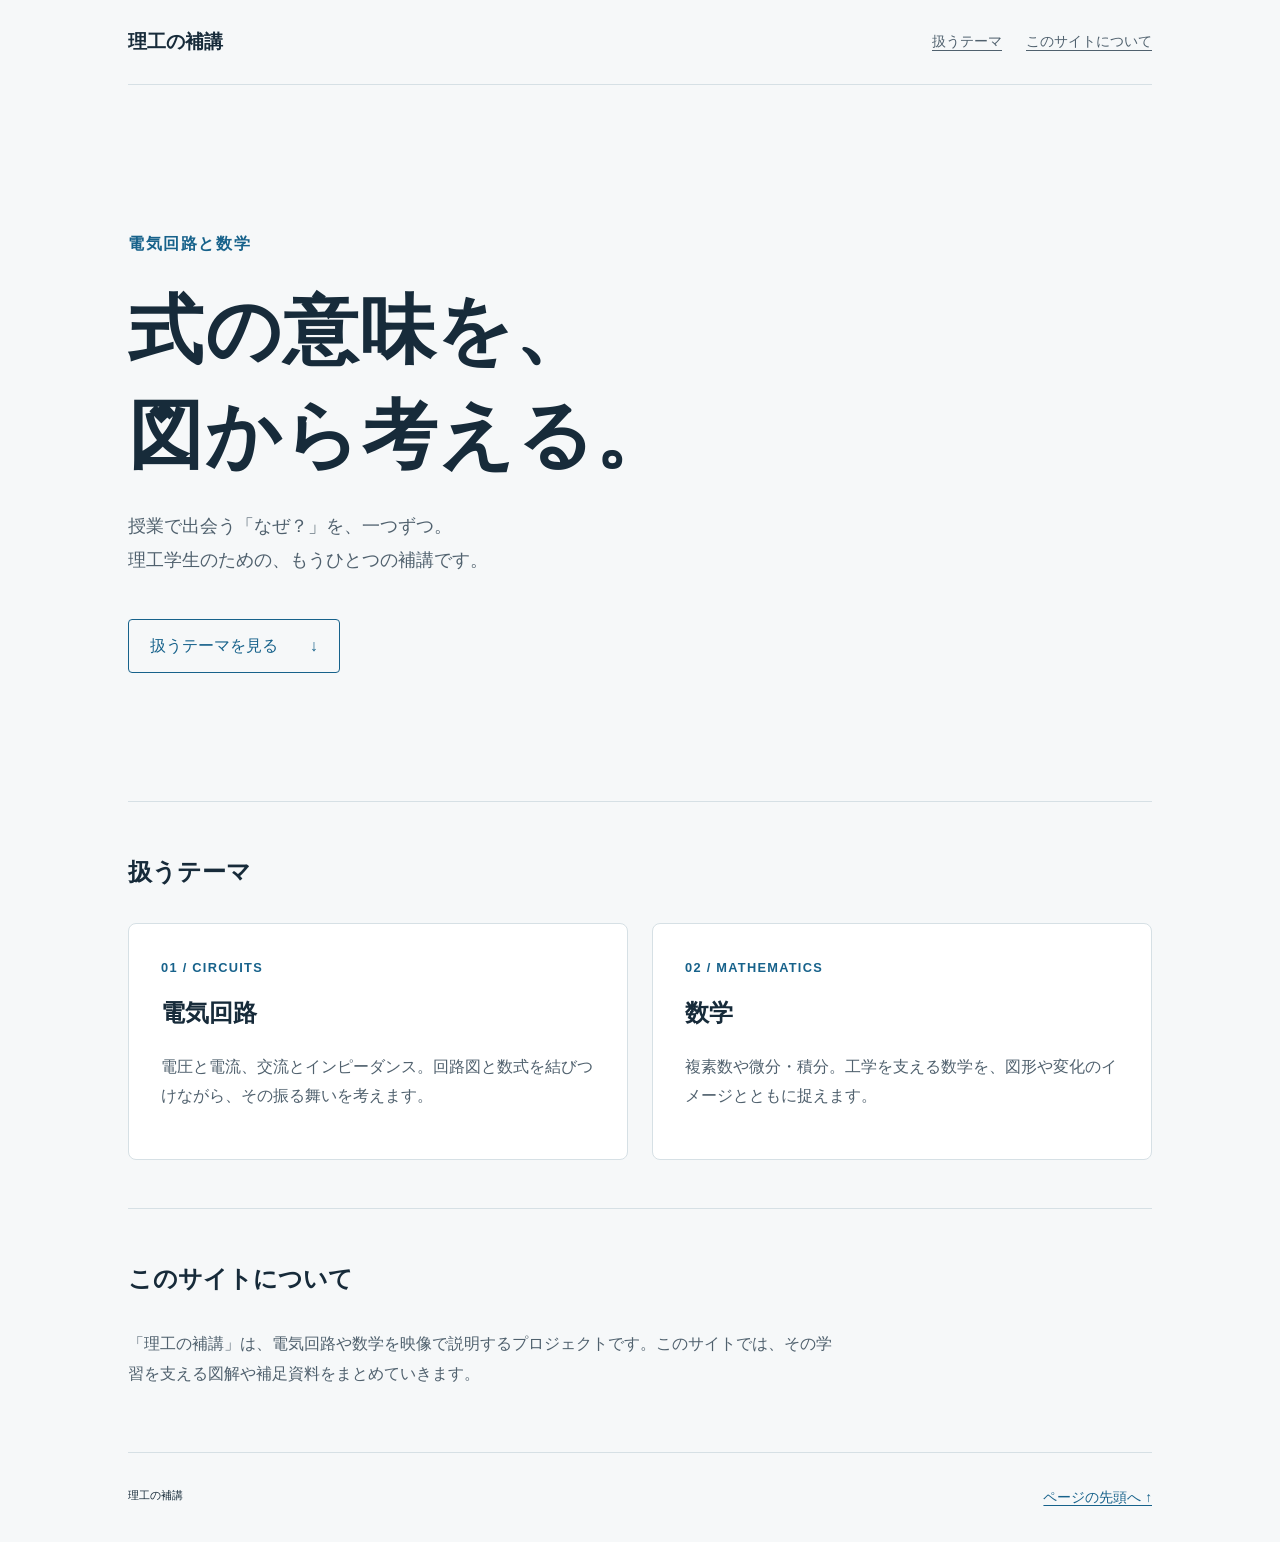
==== public/index.html @ 7a62a444 "Add static GitHub Pages site" ====
<!doctype html>
<html lang="ja">
  <head>
    <meta charset="utf-8">
    <meta name="viewport" content="width=device-width, initial-scale=1">
    <meta name="description" content="理工の補講 — 電気回路と数学を、図と式から考える。理工学生のための学習サイトです。">
    <title>理工の補講 | 電気回路と数学</title>
    <link rel="stylesheet" href="./assets/style.css">
  </head>
  <body>
    <a class="skip-link" href="#main">本文へ移動</a>
    <header class="site-header wrap">
      <a class="brand" href="./">理工の補講</a>
      <nav aria-label="メインナビゲーション">
        <a href="#topics">扱うテーマ</a>
        <a href="#about">このサイトについて</a>
      </nav>
    </header>
    <main id="main" class="wrap">
      <section class="hero" aria-labelledby="title">
        <p class="eyebrow">電気回路と数学</p>
        <h1 id="title">式の意味を、<br>図から考える。</h1>
        <p class="lead">授業で出会う「なぜ？」を、一つずつ。<br>理工学生のための、もうひとつの補講です。</p>
        <a class="button" href="#topics">扱うテーマを見る <span aria-hidden="true">↓</span></a>
      </section>
      <section id="topics" class="section" aria-labelledby="topics-title">
        <h2 id="topics-title">扱うテーマ</h2>
        <div class="topics">
          <article class="topic">
            <p class="number" aria-hidden="true">01 / CIRCUITS</p>
            <h3>電気回路</h3>
            <p>電圧と電流、交流とインピーダンス。回路図と数式を結びつけながら、その振る舞いを考えます。</p>
          </article>
          <article class="topic">
            <p class="number" aria-hidden="true">02 / MATHEMATICS</p>
            <h3>数学</h3>
            <p>複素数や微分・積分。工学を支える数学を、図形や変化のイメージとともに捉えます。</p>
          </article>
        </div>
      </section>
      <section id="about" class="section about" aria-labelledby="about-title">
        <h2 id="about-title">このサイトについて</h2>
        <p>「理工の補講」は、電気回路や数学を映像で説明するプロジェクトです。このサイトでは、その学習を支える図解や補足資料をまとめていきます。</p>
      </section>
    </main>
    <footer class="wrap site-footer"><small>理工の補講</small><a href="#title">ページの先頭へ ↑</a></footer>
  </body>
</html>
---- public/assets/style.css ----
:root {
  color-scheme: light;
  --ink: #172b3a;
  --muted: #50616e;
  --accent: #17628b;
  --line: #d6e0e5;
  font-family: "Noto Sans JP", "Hiragino Kaku Gothic ProN", "Yu Gothic", sans-serif;
  color: var(--ink);
  background: #f6f8f9;
  line-height: 1.85;
}
* { box-sizing: border-box; }
body { margin: 0; }
a { color: var(--accent); text-underline-offset: .25em; }
a:focus-visible { outline: 3px solid var(--accent); outline-offset: 5px; }
.wrap { width: min(100% - 3rem, 64rem); margin-inline: auto; }
.skip-link { position: absolute; top: .5rem; left: .5rem; padding: .5rem 1rem; background: white; transform: translateY(-200%); }
.skip-link:focus { transform: translateY(0); }
.site-header { display: flex; align-items: center; justify-content: space-between; gap: 1rem; padding-block: 1.5rem; border-bottom: 1px solid var(--line); }
.brand { font-size: 1.2rem; font-weight: 800; color: var(--ink); text-decoration: none; white-space: nowrap; }
nav { display: flex; flex-wrap: wrap; gap: .5rem 1.5rem; font-size: .9rem; }
nav a { color: var(--muted); }
.hero { padding-block: clamp(4rem, 10vw, 8rem); }
.eyebrow, .number { color: var(--accent); font-weight: 700; letter-spacing: .1em; }
h1 { font-size: clamp(2.4rem, 6.5vw, 4.7rem); line-height: 1.4; letter-spacing: .02em; margin: 1.25rem 0; }
.lead { font-size: clamp(1rem, 2vw, 1.15rem); color: var(--muted); }
.button { display: inline-flex; gap: 2rem; margin-top: 1.5rem; padding: .7rem 1.3rem; border: 1px solid var(--accent); border-radius: .25rem; text-decoration: none; }
.button:hover { background: #e8f0f5; }
.section { padding-block: 3rem; border-top: 1px solid var(--line); scroll-margin-top: 1rem; }
h2 { font-size: 1.5rem; margin: 0 0 1.75rem; }
h3 { font-size: 1.5rem; margin: .75rem 0; }
.topics { display: grid; grid-template-columns: repeat(2, minmax(0, 1fr)); gap: 1.5rem; }
.topic { padding: 2rem; background: white; border: 1px solid var(--line); border-radius: .5rem; }
.number { font-size: .8rem; margin: 0; }
.topic p:last-child, .about p { color: var(--muted); }
.about p { max-width: 44rem; }
.site-footer { display: flex; flex-wrap: wrap; justify-content: space-between; gap: 1rem; padding-block: 2rem; border-top: 1px solid var(--line); font-size: .85rem; }
@media (max-width: 40rem) {
  .site-header { align-items: flex-start; flex-direction: column; }
  .topics { grid-template-columns: 1fr; }
  .topic { padding: 1.5rem; }
}
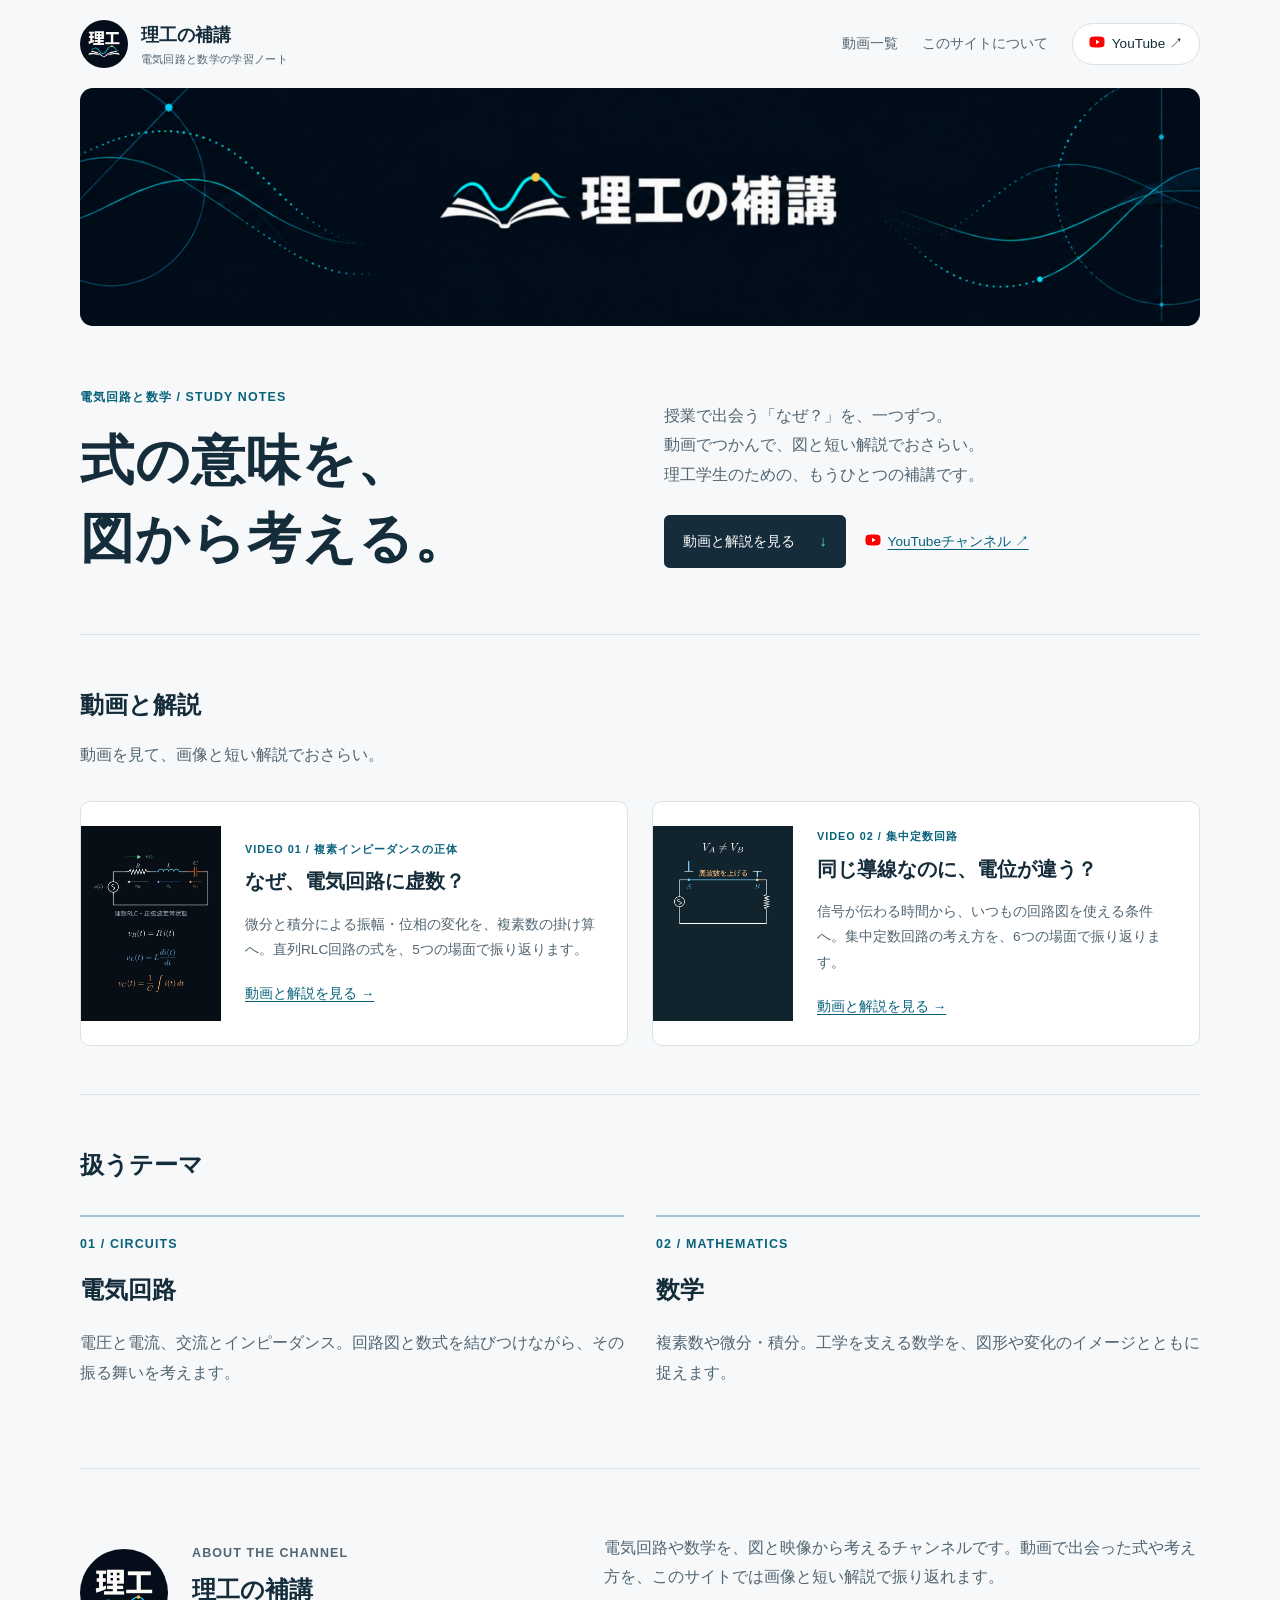
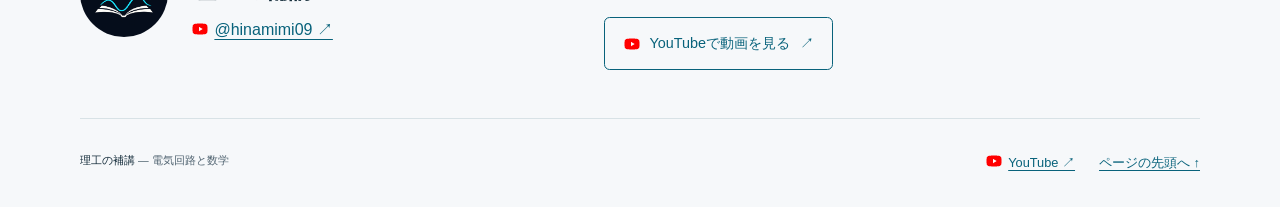
==== commit 9b9dd92e: "update: pages" ====
--- a/public/index.html
+++ b/public/index.html
@@ -5,24 +5,33 @@
     <meta name="viewport" content="width=device-width, initial-scale=1">
     <meta name="description" content="理工の補講 — 電気回路と数学を、図と式から考える。理工学生のための学習サイトです。">
     <title>理工の補講 | 電気回路と数学</title>
+    <meta name="theme-color" content="#080d14">
+    <link rel="icon" type="image/x-icon" href="./favicon.ico">
+    <link rel="icon" type="image/png" sizes="16x16" href="./assets/favicon/icon-16.png">
+    <link rel="icon" type="image/png" sizes="32x32" href="./assets/favicon/icon-32.png">
+    <link rel="icon" type="image/png" sizes="48x48" href="./assets/favicon/icon-48.png">
+    <link rel="apple-touch-icon" sizes="180x180" href="./assets/favicon/icon-180.png">
     <link rel="stylesheet" href="./assets/style.css">
   </head>
   <body>
     <a class="skip-link" href="#main">本文へ移動</a>
     <header class="site-header wrap">
-      <a class="brand" href="./">理工の補講</a>
+      <a class="brand" href="./"><img src="./assets/branding/icon.png" width="48" height="48" alt=""><span>理工の補講<small>電気回路と数学の学習ノート</small></span></a>
       <nav aria-label="メインナビゲーション">
-        <a href="#topics">扱うテーマ</a>
+        <a href="#videos">動画一覧</a>
         <a href="#about">このサイトについて</a>
-      </nav>
+      <a class="channel-nav" href="https://www.youtube.com/@hinamimi09">YouTube <span aria-hidden="true">↗</span></a></nav>
     </header>
     <main id="main" class="wrap">
+      <div class="channel-banner"><img src="./assets/branding/banner.png" width="2560" height="1440" alt="理工の補講。開いたノートから伸びるシアンの波形と、橙色の点。" fetchpriority="high"></div>
       <section class="hero" aria-labelledby="title">
-        <p class="eyebrow">電気回路と数学</p>
-        <h1 id="title">式の意味を、<br>図から考える。</h1>
-        <p class="lead">授業で出会う「なぜ？」を、一つずつ。<br>理工学生のための、もうひとつの補講です。</p>
-        <a class="button" href="#topics">扱うテーマを見る <span aria-hidden="true">↓</span></a>
+        <div><p class="eyebrow">電気回路と数学 / STUDY NOTES</p><h1 id="title">式の意味を、<br>図から考える。</h1></div>
+        <div class="hero-intro"><p class="lead">授業で出会う「なぜ？」を、一つずつ。<br>動画でつかんで、図と短い解説でおさらい。<br>理工学生のための、もうひとつの補講です。</p><div class="hero-actions"><a class="button button-primary" href="#videos">動画と解説を見る <span aria-hidden="true">↓</span></a><a class="text-link" href="https://www.youtube.com/@hinamimi09">YouTubeチャンネル ↗</a></div></div>
       </section>
+      <section id="videos" class="section" aria-labelledby="videos-title"><h2 id="videos-title">動画と解説</h2><p class="section-intro">動画を見て、画像と短い解説でおさらい。</p><div class="video-list">
+          <article class="video-card"><a href="./videos/complex-impedance/"><img src="./videos/complex-impedance/images/01.webp" width="540" height="750" loading="lazy" alt="複素インピーダンスの正体の動画の一場面"><div><p class="eyebrow">VIDEO 01 / 複素インピーダンスの正体</p><h3>なぜ、電気回路に虚数？</h3><p>微分と積分による振幅・位相の変化を、複素数の掛け算へ。直列RLC回路の式を、5つの場面で振り返ります。</p><span class="card-link">動画と解説を見る →</span></div></a></article>
+          <article class="video-card"><a href="./videos/lumped-circuit/"><img src="./videos/lumped-circuit/images/01.webp" width="540" height="750" loading="lazy" alt="集中定数回路の動画の一場面"><div><p class="eyebrow">VIDEO 02 / 集中定数回路</p><h3>同じ導線なのに、電位が違う？</h3><p>信号が伝わる時間から、いつもの回路図を使える条件へ。集中定数回路の考え方を、6つの場面で振り返ります。</p><span class="card-link">動画と解説を見る →</span></div></a></article>
+        </div></section>
       <section id="topics" class="section" aria-labelledby="topics-title">
         <h2 id="topics-title">扱うテーマ</h2>
         <div class="topics">
@@ -39,10 +48,10 @@
         </div>
       </section>
       <section id="about" class="section about" aria-labelledby="about-title">
-        <h2 id="about-title">このサイトについて</h2>
-        <p>「理工の補講」は、電気回路や数学を映像で説明するプロジェクトです。このサイトでは、その学習を支える図解や補足資料をまとめていきます。</p>
+        <div class="channel-profile"><img src="./assets/branding/icon.png" width="88" height="88" alt="理工の補講のチャンネルアイコン" loading="lazy"><div><p class="eyebrow">ABOUT THE CHANNEL</p><h2 id="about-title">理工の補講</h2><a href="https://www.youtube.com/@hinamimi09">@hinamimi09 ↗</a></div></div>
+        <div><p>電気回路や数学を、図と映像から考えるチャンネルです。動画で出会った式や考え方を、このサイトでは画像と短い解説で振り返れます。</p><a class="button" href="https://www.youtube.com/@hinamimi09">YouTubeで動画を見る <span aria-hidden="true">↗</span></a></div>
       </section>
     </main>
-    <footer class="wrap site-footer"><small>理工の補講</small><a href="#title">ページの先頭へ ↑</a></footer>
+    <footer class="wrap site-footer"><small>理工の補講 <span class="footer-caption">— 電気回路と数学</span></small><div><a href="https://www.youtube.com/@hinamimi09">YouTube ↗</a><a href="#title">ページの先頭へ ↑</a></div></footer>
   </body>
 </html>
--- a/public/assets/style.css
+++ b/public/assets/style.css
@@ -1,42 +1,139 @@
 :root {
   color-scheme: light;
-  --ink: #172b3a;
-  --muted: #50616e;
-  --accent: #17628b;
-  --line: #d6e0e5;
+  --ink: #152d3b;
+  --muted: #526572;
+  --accent: #08627b;
+  --line: #d8e2e6;
+  --navy: #080d14;
+  --cyan: #61d9ee;
   font-family: "Noto Sans JP", "Hiragino Kaku Gothic ProN", "Yu Gothic", sans-serif;
   color: var(--ink);
-  background: #f6f8f9;
+  background: #f6f8fa;
   line-height: 1.85;
 }
 * { box-sizing: border-box; }
 body { margin: 0; }
 a { color: var(--accent); text-underline-offset: .25em; }
 a:focus-visible { outline: 3px solid var(--accent); outline-offset: 5px; }
-.wrap { width: min(100% - 3rem, 64rem); margin-inline: auto; }
-.skip-link { position: absolute; top: .5rem; left: .5rem; padding: .5rem 1rem; background: white; transform: translateY(-200%); }
+.wrap { width: min(100% - 3rem, 70rem); margin-inline: auto; }
+.skip-link { position: absolute; z-index: 2; top: .5rem; left: .5rem; padding: .5rem 1rem; background: white; transform: translateY(-200%); }
 .skip-link:focus { transform: translateY(0); }
-.site-header { display: flex; align-items: center; justify-content: space-between; gap: 1rem; padding-block: 1.5rem; border-bottom: 1px solid var(--line); }
-.brand { font-size: 1.2rem; font-weight: 800; color: var(--ink); text-decoration: none; white-space: nowrap; }
-nav { display: flex; flex-wrap: wrap; gap: .5rem 1.5rem; font-size: .9rem; }
+.site-header { display: flex; align-items: center; justify-content: space-between; gap: 1.5rem; padding-block: 1.25rem; }
+.brand { display: inline-flex; align-items: center; gap: .8rem; font-size: 1.15rem; font-weight: 800; color: var(--ink); text-decoration: none; white-space: nowrap; line-height: 1.5; }
+.brand img { border-radius: 50%; flex: none; }
+.brand small { display: block; color: var(--muted); font-weight: 400; font-size: .67rem; margin-top: .15rem; letter-spacing: .03em; }
+nav { display: flex; flex-wrap: wrap; align-items: center; gap: .6rem 1.5rem; font-size: .85rem; }
 nav a { color: var(--muted); }
-.hero { padding-block: clamp(4rem, 10vw, 8rem); }
-.eyebrow, .number { color: var(--accent); font-weight: 700; letter-spacing: .1em; }
-h1 { font-size: clamp(2.4rem, 6.5vw, 4.7rem); line-height: 1.4; letter-spacing: .02em; margin: 1.25rem 0; }
-.lead { font-size: clamp(1rem, 2vw, 1.15rem); color: var(--muted); }
-.button { display: inline-flex; gap: 2rem; margin-top: 1.5rem; padding: .7rem 1.3rem; border: 1px solid var(--accent); border-radius: .25rem; text-decoration: none; }
-.button:hover { background: #e8f0f5; }
+.site-header nav a { text-decoration: none; }
+.site-header nav a:hover { color: var(--accent); text-decoration: underline; }
+.channel-nav { border: 1px solid var(--line); border-radius: 2rem; padding: .45rem 1rem; color: var(--ink); background: white; }
+.channel-banner { height: 238px; overflow: hidden; border-radius: .8rem; background: var(--navy); }
+.channel-banner img { width: 100%; height: 100%; display: block; object-fit: cover; object-position: center; }
+.hero { display: grid; grid-template-columns: 1fr 1fr; gap: 3rem; align-items: center; padding-block: 3rem 3.5rem; }
+.eyebrow, .number { color: var(--accent); font-weight: 700; font-size: .78rem; letter-spacing: .09em; }
+h1 { font-size: clamp(2.35rem, 4.2vw, 3.6rem); line-height: 1.45; letter-spacing: .02em; margin: .8rem 0 0; }
+.lead { font-size: 1rem; color: var(--muted); }
+.hero-actions { display: flex; flex-wrap: wrap; align-items: center; gap: 1.2rem; margin-top: 1.6rem; }
+.button { display: inline-flex; align-items: center; justify-content: space-between; gap: 1.5rem; padding: .75rem 1.15rem; border: 1px solid var(--accent); border-radius: .35rem; text-decoration: none; font-size: .9rem; }
+.button:hover { background: #e4f2f5; }
+.button-primary { color: #fff; background: var(--ink); border-color: var(--ink); }
+.button-primary:hover { background: #254b5b; color: white; }
+.button-primary span { color: var(--cyan); }
+.text-link { font-size: .85rem; }
 .section { padding-block: 3rem; border-top: 1px solid var(--line); scroll-margin-top: 1rem; }
 h2 { font-size: 1.5rem; margin: 0 0 1.75rem; }
 h3 { font-size: 1.5rem; margin: .75rem 0; }
-.topics { display: grid; grid-template-columns: repeat(2, minmax(0, 1fr)); gap: 1.5rem; }
-.topic { padding: 2rem; background: white; border: 1px solid var(--line); border-radius: .5rem; }
-.number { font-size: .8rem; margin: 0; }
+.section-intro { margin-top: -1rem; margin-bottom: 2rem; color: var(--muted); }
+.topics { display: grid; grid-template-columns: repeat(2, minmax(0, 1fr)); gap: 2rem; }
+.topic { padding: 1rem 0; border-top: 2px solid #a1c6d0; }
+.number { margin: 0; }
 .topic p:last-child, .about p { color: var(--muted); }
-.about p { max-width: 44rem; }
-.site-footer { display: flex; flex-wrap: wrap; justify-content: space-between; gap: 1rem; padding-block: 2rem; border-top: 1px solid var(--line); font-size: .85rem; }
-@media (max-width: 40rem) {
-  .site-header { align-items: flex-start; flex-direction: column; }
-  .topics { grid-template-columns: 1fr; }
-  .topic { padding: 1.5rem; }
+.about { display: grid; grid-template-columns: 1fr 1.25fr; align-items: center; gap: 3rem; }
+.channel-profile { display: flex; align-items: center; gap: 1.5rem; }
+.channel-profile img { border-radius: 50%; }
+.channel-profile h2 { margin: .2rem 0; }
+.channel-profile .eyebrow { margin: 0; }
+.about .button { margin-top: .6rem; }
+.site-footer { display: flex; flex-wrap: wrap; justify-content: space-between; gap: 1rem; padding-block: 2rem; border-top: 1px solid var(--line); font-size: .8rem; }
+.site-footer > div { display: flex; flex-wrap: wrap; gap: 1.5rem; }
+.footer-caption { color: var(--muted); }
+.video-list { display: grid; grid-template-columns: repeat(2, minmax(0, 1fr)); gap: 1.5rem; }
+.video-card { border: 1px solid var(--line); background: white; border-radius: .65rem; overflow: hidden; }
+.video-card > a { display: grid; grid-template-columns: 140px minmax(0, 1fr); height: 100%; align-items: center; gap: 1.5rem; color: var(--ink); text-decoration: none; }
+.video-card img { display: block; width: 100%; height: auto; }
+.video-card > a > div { padding: 1.5rem 1.5rem 1.5rem 0; }
+.video-card h3 { margin-top: .4rem; font-size: 1.25rem; line-height: 1.65; }
+.video-card p:not(.eyebrow) { color: var(--muted); font-size: .85rem; }
+.video-card .eyebrow { font-size: .68rem; margin: 0; }
+.card-link { display: inline-block; margin-top: .35rem; color: var(--accent); font-size: .85rem; text-decoration: underline; text-underline-offset: .25em; }
+.video-card a:hover { background: #f0f7f9; }
+.video-card a:hover .card-link { text-decoration-thickness: 2px; }
+.breadcrumb { font-size: .8rem; margin-block: 1.5rem; color: var(--muted); }
+.video-article { border-top: 1px solid var(--line); }
+.article-heading { max-width: 52rem; padding-block: 1.5rem 3rem; }
+.article-heading h1 { font-size: clamp(2rem, 4.5vw, 3.3rem); }
+.watch-section { display: grid; grid-template-columns: minmax(0, 360px) minmax(0, 1fr); gap: 4rem; align-items: center; padding-bottom: 3rem; }
+.video-frame { width: 100%; height: auto; aspect-ratio: 9 / 16; border: 0; display: block; background: var(--navy); border-radius: .5rem; }
+.video-external { text-align: center; font-size: .9rem; }
+.video-pending { background: #e8f0f5; border: 1px solid var(--line); padding: 2rem; border-radius: .5rem; }
+.takeaway { padding: 2rem; background: white; border-left: 3px solid var(--accent); border-radius: 0 .5rem .5rem 0; }
+.takeaway h2 { font-size: 1.35rem; line-height: 1.9; }
+.conditions { font-size: .9rem; color: var(--muted); border-top: 1px solid var(--line); padding-top: 1.25rem; }
+.story-toc { display: block; padding: 1.25rem 1.5rem; background: #e8f0f5; border-radius: .5rem; margin-bottom: 2rem; }
+.story-toc ol { padding-left: 1.4rem; margin: 0; }
+.story-toc li { padding: .35rem 0; }
+.story { padding: 0; margin: 0; list-style: none; }
+.story-step { display: grid; grid-template-columns: 260px minmax(0, 1fr); gap: 3rem; align-items: center; padding: 2.5rem 0; border-top: 1px solid var(--line); scroll-margin-top: 1.5rem; }
+.step-copy { grid-column: 2; grid-row: 1; max-width: 38rem; }
+.step-copy h3 { font-size: clamp(1.25rem, 2.3vw, 1.65rem); }
+.step-copy > p:last-child { color: var(--muted); }
+.story-step figure { grid-column: 1; grid-row: 1; margin: 0; }
+.story-step img { width: 100%; height: auto; display: block; border-radius: .4rem; }
+.story-step figcaption { text-align: center; color: var(--muted); font-size: .75rem; margin-top: .5rem; }
+.related > a { font-size: 1.1rem; }
+@media (max-width: 62rem) {
+  .video-list { grid-template-columns: 1fr; }
+  .hero { gap: 1.5rem; }
+  .hero-actions { align-items: flex-start; flex-direction: column; gap: 1rem; }
 }
+@media (max-width: 45rem) {
+  .wrap { width: calc(100% - 2.5rem); }
+  .site-header { align-items: flex-start; flex-direction: column; gap: 1rem; padding-block: 1rem; }
+  .site-header nav { width: 100%; justify-content: space-between; gap: .5rem; font-size: .78rem; }
+  .channel-nav { padding: .35rem .7rem; }
+  .channel-banner { height: 160px; border-radius: .5rem; }
+  .channel-banner img { width: 170%; max-width: none; margin-left: -35%; }
+  .hero { grid-template-columns: 1fr; gap: .8rem; padding-block: 2rem 2.5rem; }
+  .hero .eyebrow { font-size: .7rem; }
+  .hero-intro .lead { font-size: .9rem; }
+  .hero-actions { margin-top: 1.3rem; }
+  .section { padding-block: 2.5rem; }
+  .topics, .about { grid-template-columns: 1fr; gap: 1.5rem; }
+  .channel-profile { gap: 1rem; }
+  .channel-profile img { width: 72px; height: 72px; }
+  .watch-section { grid-template-columns: 1fr; gap: 2rem; }
+  .video-block { width: min(100%, 360px); margin-inline: auto; }
+  .takeaway { padding: 1.5rem; }
+  .story-step { grid-template-columns: 1fr; gap: 1.25rem; }
+  .step-copy, .story-step figure { grid-column: 1; grid-row: auto; }
+  .story-step figure { width: min(100%, 300px); margin-inline: auto; }
+  .video-card > a { grid-template-columns: 100px minmax(0, 1fr); gap: 1rem; }
+  .video-card > a > div { padding: 1rem 1rem 1rem 0; }
+  .video-card h3 { font-size: 1.05rem; }
+  .video-card p:not(.eyebrow) { display: none; }
+  .card-link { font-size: .78rem; }
+}
+
+/* YouTube's favicon marks links to the channel and individual videos. */
+a[href^="https://www.youtube.com/"]::before {
+  content: "";
+  display: inline-block;
+  width: 16px;
+  height: 16px;
+  flex: 0 0 16px;
+  margin-right: .4rem;
+  vertical-align: -2px;
+  background: url("./youtube-favicon.ico") center / contain no-repeat;
+}
+a.button[href^="https://www.youtube.com/"] { justify-content: flex-start; gap: .6rem; }
+a.button[href^="https://www.youtube.com/"]::before { margin-right: 0; }
